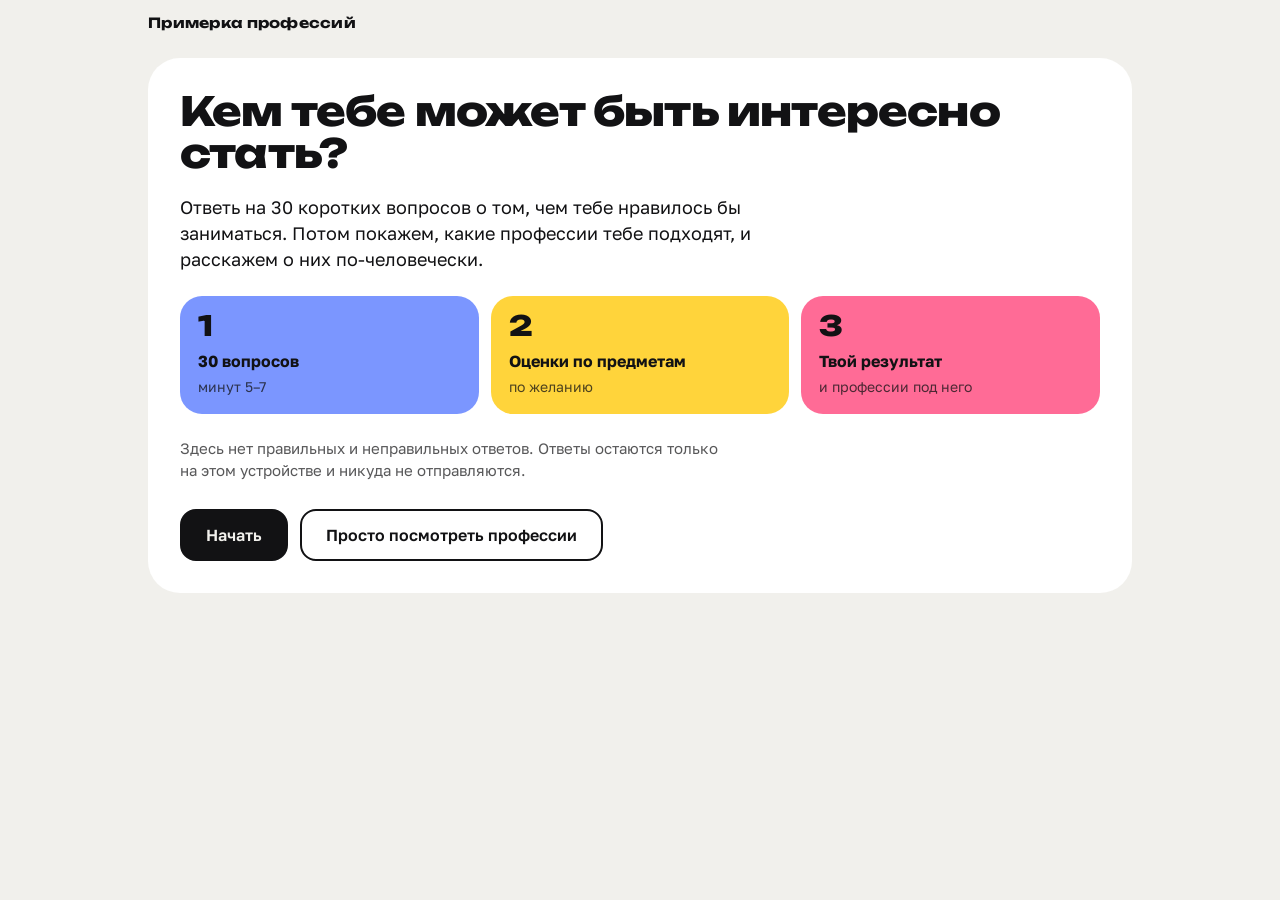
==== app/index.html @ 6e197022 "Карусель карточек пальцем на iPhone, подсказка «листай», экранная диагностика запуска Co-Authored-By" ====
<!doctype html>
<html lang="ru">
<head>
  <meta charset="utf-8">
  <meta name="viewport" content="width=device-width, initial-scale=1, viewport-fit=cover">
  <title>Примерка профессий</title>
  <meta name="theme-color" content="#121214">
  <link rel="manifest" href="manifest.webmanifest">
  <link rel="icon" href="icons/icon.svg" type="image/svg+xml">
  <link rel="apple-touch-icon" href="icons/icon-192.png">
  <link rel="preconnect" href="https://fonts.googleapis.com">
  <link rel="preconnect" href="https://fonts.gstatic.com" crossorigin>
  <link href="https://fonts.googleapis.com/css2?family=Unbounded:wght@500;700;800&family=Golos+Text:wght@400;500;600&display=swap" rel="stylesheet">
  <link rel="stylesheet" href="styles.css">
  <script>
    // Если что-то сломается при запуске — показать причину прямо на экране,
    // чтобы её можно было сфотографировать.
    window.addEventListener("error", function (e) {
      var box = document.getElementById("boot-error") || document.createElement("pre");
      box.id = "boot-error";
      box.style.cssText = "white-space:pre-wrap;margin:16px;padding:12px;border:2px solid #121214;border-radius:12px;font:13px/1.4 monospace;background:#fff;color:#121214";
      box.textContent += "Ошибка: " + e.message + " (" + (e.filename || "").split("/").pop() + ":" + e.lineno + ")\n";
      (document.body || document.documentElement).appendChild(box);
    });
  </script>
</head>
<body>
  <main class="stage">
    <header class="top">
      <span class="brand">Примерка профессий</span>
      <div class="progress" id="progress" aria-hidden="true"></div>
      <p class="swipe-hint" aria-hidden="true">Листай карточки пальцем ← →</p>
    </header>

    <div class="deck">
      <button class="nav nav-prev" id="prev" aria-label="Предыдущая профессия">
        <svg viewBox="0 0 24 24" aria-hidden="true"><path d="M15 5l-7 7 7 7"/></svg>
      </button>
      <section class="slot" id="slot" aria-live="polite"><p class="boot">Загружаем…</p></section>
      <button class="nav nav-next" id="next" aria-label="Следующая профессия">
        <svg viewBox="0 0 24 24" aria-hidden="true"><path d="M9 5l7 7-7 7"/></svg>
      </button>
    </div>

    <footer class="react" id="react">
      <button class="r r-yes" data-r="yes"><span class="r-mark">+</span>Интересно</button>
      <button class="r r-maybe" data-r="maybe"><span class="r-mark">?</span>Не знаю</button>
      <button class="r r-no" data-r="no"><span class="r-mark">−</span>Не моё</button>
    </footer>
  </main>

  <script src="data.js"></script>
  <script src="data-more.js"></script>
  <script src="sim-pr.js"></script>
  <script src="app.js"></script>
</body>
</html>
---- app/styles.css ----
:root {
  --bg: #F1F0EC;
  --ink: #121214;
  --ink-soft: #121214b3;
  --line: #12121426;
  --surface: #FFFFFF;
  --on-surface: #121214;
  --panel: #FFFFFF73;
  --radius-card: 32px;
  --radius-chip: 999px;
  --display: "Unbounded", "Arial Black", sans-serif;
  --text: "Golos Text", "Helvetica Neue", sans-serif;
  --gap: 16px;
  color-scheme: light;
}
@media (prefers-color-scheme: dark) {
  :root {
    --bg: #121214;
    --surface: #242428;
    --on-surface: #F1F0EC;
    --line: #F1F0EC26;
    color-scheme: dark;
  }
}

* { box-sizing: border-box; }
html, body { margin: 0; }
body {
  background: var(--bg);
  color: var(--on-surface);
  font: 16px/1.45 var(--text);
  min-height: 100dvh;
  -webkit-font-smoothing: antialiased;
}
button { font: inherit; color: inherit; cursor: pointer; }
button:focus-visible { outline: 3px solid currentColor; outline-offset: 3px; }

.stage {
  max-width: 760px;
  margin: 0 auto;
  padding: calc(16px + env(safe-area-inset-top, 0px)) 16px 0;
  display: flex;
  flex-direction: column;
  min-height: 100dvh;
}

/* Верх: название и полоски прогресса, как в сторис */
.top { display: flex; flex-direction: column; gap: 12px; margin-bottom: 16px; }
.brand { font: 700 14px/1 var(--display); letter-spacing: .02em; }
.progress { display: flex; gap: 6px; }
.progress span {
  flex: 1; height: 5px; border-radius: 3px; background: var(--line);
  transition: background .3s;
}
.progress span.done { background: var(--on-surface); }
.progress span.now { background: var(--on-surface); opacity: .45; }

/* Колода: стрелки по бокам на широком экране */
.deck {
  flex: 1;
  display: grid;
  grid-template-columns: 56px minmax(0, 1fr) 56px;
  gap: 16px;
  align-items: start;
}
.nav {
  position: sticky; top: 40vh;
  width: 56px; height: 56px; border-radius: 50%;
  border: 2px solid var(--line); background: transparent;
  display: grid; place-items: center;
}
.nav:hover:not(:disabled) { border-color: var(--on-surface); }
.nav:disabled { opacity: .25; cursor: default; }
.nav svg { width: 24px; height: 24px; fill: none; stroke: currentColor; stroke-width: 2.5; stroke-linecap: round; stroke-linejoin: round; }

.slot { min-width: 0; }

/* Карточка профессии */
.card {
  background: var(--c);
  color: var(--ink);
  border-radius: var(--radius-card);
  padding: 28px 28px 24px;
  display: flex; flex-direction: column; gap: 22px;
}
.card-head { display: flex; flex-direction: column; gap: 14px; }
.glyph {
  width: 72px; height: 72px; border-radius: 22px;
  background: var(--ink); display: grid; place-items: center;
}
.glyph svg { width: 40px; height: 40px; fill: none; stroke: var(--c); stroke-width: 2.4; stroke-linecap: round; stroke-linejoin: round; }
.glyph svg .fill { fill: var(--c); stroke: none; }
.card h1 {
  font: 800 clamp(28px, 5.4vw, 42px)/1.02 var(--display);
  margin: 0; letter-spacing: -.02em; hyphens: auto;
}
.hook { font-size: 19px; line-height: 1.35; margin: 0; max-width: 34ch; font-weight: 500; }

/* Шкалы */
.scales {
  background: var(--panel);
  border-radius: 22px;
  padding: 18px 20px;
  display: flex; flex-direction: column; gap: 16px;
}
.people { display: flex; align-items: center; justify-content: space-between; gap: 12px; }
.label { font-size: 13px; font-weight: 600; text-transform: uppercase; letter-spacing: .06em; }
.dots { display: flex; gap: 6px; }
.dots i { width: 22px; height: 22px; border-radius: 50%; border: 2.5px solid var(--ink); }
.dots i.on { background: var(--ink); }

.pole { display: grid; grid-template-columns: 1fr auto 1fr; align-items: center; gap: 12px; font-size: 15px; font-weight: 500; }
.pole .l { text-align: right; }
.track { position: relative; width: 132px; height: 22px; }
.track::before { content: ""; position: absolute; left: 0; right: 0; top: 10px; height: 2px; background: var(--ink); opacity: .35; }
.track b {
  position: absolute; top: 2px; width: 18px; height: 18px; border-radius: 50%;
  background: var(--ink); transform: translateX(-50%);
}
.pole .weak { opacity: .45; }

/* Кайф и тяжело */
.pair { display: grid; grid-template-columns: 1fr 1fr; gap: 12px; }
.pair div { background: var(--panel); border-radius: 22px; padding: 16px 18px; }
.pair p { margin: 8px 0 0; font-size: 16px; line-height: 1.35; font-weight: 500; }
.pair .label::before { display: inline-block; width: 1.2em; font-size: 16px; }
.pair .joy .label::before { content: "+"; }
.pair .hard .label::before { content: "−"; }

/* Подойдёт, если… */
.chips { display: flex; flex-wrap: wrap; gap: 8px; margin-top: 10px; }
.chips span {
  border: 2px solid var(--ink); border-radius: var(--radius-chip);
  padding: 7px 14px; font-size: 15px; font-weight: 500;
}
.chips.solid span { background: var(--ink); color: var(--c); border-color: var(--ink); }

/* Как это выглядит на деле */
.more { border-top: 2px solid #12121426; padding-top: 6px; }
.more summary {
  list-style: none; cursor: pointer; min-height: 44px;
  display: flex; align-items: center; justify-content: space-between;
  font: 700 15px/1.2 var(--display);
}
.more summary::-webkit-details-marker { display: none; }
.more summary::after { content: "+"; font-size: 26px; font-weight: 500; transition: transform .25s; }
.more[open] summary::after { transform: rotate(45deg); }
.more p { margin: 0 0 12px; font-size: 17px; line-height: 1.5; max-width: 62ch; }

/* Реакции */
.react {
  position: sticky; bottom: 0;
  display: grid; grid-template-columns: repeat(3, 1fr); gap: 10px;
  padding: 16px 0 calc(16px + env(safe-area-inset-bottom, 0px));
  background: linear-gradient(to top, var(--bg) 70%, transparent);
  max-width: calc(100% - 144px); width: 100%; margin: 0 auto;
}
.r {
  min-height: 56px; border-radius: 18px;
  border: 2px solid var(--on-surface); background: var(--surface);
  font-weight: 600; font-size: 16px;
  display: flex; align-items: center; justify-content: center; gap: 8px;
  transition: transform .12s, background .2s, color .2s;
}
.r:active { transform: scale(.97); }
.r-mark { font: 800 18px/1 var(--display); }
.r[aria-pressed="true"] { background: var(--on-surface); color: var(--bg); }
.r-yes:hover { background: var(--on-surface); color: var(--bg); }

/* Итог */
.summary { background: var(--surface); border-radius: var(--radius-card); padding: 28px; display: flex; flex-direction: column; gap: 24px; }
.summary h1 { font: 800 clamp(28px, 5vw, 38px)/1.05 var(--display); margin: 0; letter-spacing: -.02em; }
.summary .lead { margin: 0; font-size: 18px; }
.group h2 { font: 700 14px/1 var(--display); text-transform: uppercase; letter-spacing: .06em; margin: 0 0 12px; }
.group ul { list-style: none; margin: 0; padding: 0; display: flex; flex-wrap: wrap; gap: 8px; }
.group li { border-radius: var(--radius-chip); padding: 10px 16px; font-weight: 600; color: var(--ink); background: var(--c); }
.group .none { opacity: .55; font-size: 15px; }
.again { align-self: flex-start; min-height: 48px; padding: 0 22px; border-radius: 16px; border: 2px solid var(--on-surface); background: transparent; font-weight: 600; }

/* Движение: карточка въезжает с той стороны, куда листаешь */
.enter-next { animation: in-next .35s cubic-bezier(.2,.8,.2,1); }
.enter-prev { animation: in-prev .35s cubic-bezier(.2,.8,.2,1); }
@keyframes in-next { from { opacity: 0; transform: translateX(40px) rotate(1.5deg); } }
@keyframes in-prev { from { opacity: 0; transform: translateX(-40px) rotate(-1.5deg); } }
@media (prefers-reduced-motion: reduce) {
  .enter-next, .enter-prev { animation: none; }
  * { transition: none !important; }
}

/* Телефон: стрелки прячем, листают свайпом */
@media (max-width: 640px) {
  .deck { grid-template-columns: minmax(0, 1fr); }
  .nav { display: none; }
  .react { max-width: 100%; gap: 8px; }
  .r { font-size: 15px; flex-direction: column; gap: 2px; min-height: 60px; }
  .card { padding: 22px 20px 18px; gap: 18px; }
  .pair { grid-template-columns: 1fr; }
  .track { width: 96px; }
  .pole { font-size: 14px; gap: 10px; }
  .dots i { width: 18px; height: 18px; }
}

[hidden] { display: none !important; }

/* Компьютер: карточка в две колонки, чтобы всё главное было видно без прокрутки */
@media (min-width: 1000px) {
  .stage { max-width: 1160px; }
  .card {
    display: grid;
    grid-template-columns: minmax(0, 1fr) minmax(0, 1fr);
    grid-template-areas: "head pair" "scales fit" "scales school" "more more";
    column-gap: 28px; row-gap: 20px;
    align-items: start;
  }
  .card-head { grid-area: head; }
  .scales { grid-area: scales; }
  .pair { grid-area: pair; grid-template-columns: 1fr; align-self: end; }
  .card > .fit { grid-area: fit; }
  .card > .school { grid-area: school; }
  .more { grid-area: more; }
  .card h1 { font-size: 40px; }
}
@media (min-width: 641px) { .top { padding-inline: 72px; } }
body { overflow-x: clip; }

/* ---------- Экраны опроса, оценок и результата ---------- */
.panel {
  background: var(--surface);
  border-radius: var(--radius-card);
  padding: 32px;
  display: flex; flex-direction: column; gap: 20px;
}
.panel h1 { font: 800 clamp(26px, 4.6vw, 40px)/1.05 var(--display); margin: 0; letter-spacing: -.02em; }
.panel .lead { margin: 0; font-size: 18px; line-height: 1.45; max-width: 60ch; }
.panel .note { margin: 0; font-size: 15px; opacity: .7; max-width: 60ch; }
.count { margin: 0; font-size: 13px; font-weight: 600; text-transform: uppercase; letter-spacing: .06em; opacity: .7; }

.actions { display: flex; flex-wrap: wrap; gap: 12px; margin-top: 8px; }
.btn {
  min-height: 52px; padding: 0 24px; border-radius: 16px;
  border: 2px solid var(--on-surface); background: transparent;
  font-weight: 600; font-size: 16px;
}
.btn.primary { background: var(--on-surface); color: var(--bg); }
.btn:disabled { opacity: .3; cursor: default; }
.need { margin: -8px 0 0; font-size: 14px; opacity: .6; }

/* Начало */
.steps { list-style: none; margin: 4px 0; padding: 0; display: grid; grid-template-columns: repeat(3, 1fr); gap: 12px; counter-reset: step; }
.steps li {
  counter-increment: step; border: 2px solid var(--line); border-radius: 22px;
  padding: 16px 18px; display: flex; flex-direction: column; gap: 4px;
}
.steps li::before { content: counter(step); font: 800 28px/1 var(--display); margin-bottom: 6px; }
.steps b { font-size: 16px; }
.steps span { font-size: 14px; opacity: .65; }

/* Вопросы: кружки крупнее к краям, как в образце */
.hint { margin: -6px 0 4px; font-size: 16px; opacity: .75; max-width: 60ch; }
.items { list-style: none; margin: 0; padding: 0; display: flex; flex-direction: column; }
.item { padding: 22px 0; border-top: 2px solid var(--line); display: flex; flex-direction: column; gap: 14px; transition: opacity .2s; }
.item .q { margin: 0; font-size: 19px; font-weight: 500; line-height: 1.35; text-align: center; }
.item.done .q { opacity: .55; }
.scale { display: grid; grid-template-columns: 1fr auto 1fr; align-items: center; gap: 14px; }
.pole-l, .pole-r { font-size: 14px; font-weight: 600; }
.pole-l { text-align: right; }
.dots-row { display: flex; align-items: center; gap: 10px; }
.dot {
  width: 48px; height: 48px; border: 0; background: transparent; padding: 0;
  display: grid; place-items: center;
}
.dot::before {
  content: ""; display: block; border-radius: 50%;
  border: 2.5px solid var(--on-surface); transition: background .15s, transform .15s;
}
.d1::before, .d5::before { width: 44px; height: 44px; }
.d2::before, .d4::before { width: 34px; height: 34px; }
.d3::before { width: 26px; height: 26px; }
.dot:hover::before { transform: scale(1.08); }
.dot[aria-checked="true"]::before { background: var(--on-surface); }

/* Оценки */
.grade-list { list-style: none; margin: 0; padding: 0; display: flex; flex-direction: column; }
.grade-list li {
  display: flex; align-items: center; justify-content: space-between; gap: 12px;
  padding: 10px 0; border-top: 2px solid var(--line); font-size: 17px; font-weight: 500;
}
.seg { display: flex; gap: 6px; }
.g {
  width: 44px; height: 44px; border-radius: 12px;
  border: 2px solid var(--line); background: transparent; font-weight: 700; font-size: 17px;
}
.g:hover { border-color: var(--on-surface); }
.g[aria-checked="true"] { background: var(--on-surface); color: var(--bg); border-color: var(--on-surface); }

/* Результат: полоски по шести типам */
.bars { list-style: none; margin: 4px 0; padding: 0; display: flex; flex-direction: column; gap: 12px; }
.bar-row { display: grid; grid-template-columns: 170px 1fr 70px; align-items: center; gap: 14px; }
.bar-name { font-size: 16px; font-weight: 500; opacity: .6; }
.bar-row.lead-type .bar-name { font-weight: 700; opacity: 1; }
.bar-track { height: 22px; border-radius: 4px; background: var(--line); overflow: hidden; }
.bar-fill {
  display: block; height: 100%; background: var(--c); border-radius: 4px;
  box-shadow: inset 0 0 0 2px var(--ink); min-width: 4px;
}
.bar-val { font: 700 18px/1 var(--display); }
.bar-val small { font: 500 12px var(--text); opacity: .6; }
.type-cards { display: grid; grid-template-columns: repeat(auto-fit, minmax(220px, 1fr)); gap: 12px; }
.type-card { background: var(--c); color: var(--ink); border-radius: 22px; padding: 18px 20px; }
.type-card h2 { font: 800 20px/1.1 var(--display); margin: 0 0 8px; }
.type-card p { margin: 0; font-size: 16px; line-height: 1.4; }
.attrib { margin: 8px 0 0; font-size: 11px; line-height: 1.4; opacity: .5; }

/* Карточка: типы профессии, совпадение, оценки */
.codes { display: flex; flex-wrap: wrap; gap: 6px; }
.type-chip {
  display: inline-flex; align-items: center; gap: 6px;
  background: var(--panel); border-radius: var(--radius-chip); padding: 5px 12px 5px 6px;
  font-size: 14px; font-weight: 600;
}
.type-chip::before { content: ""; width: 14px; height: 14px; border-radius: 50%; background: var(--t); box-shadow: 0 0 0 2px var(--ink); }
.match { margin: 0; font-size: 15px; }
.plaque { margin-top: 12px; background: var(--panel); border-radius: 18px; padding: 12px 16px; }
.plaque p { margin: 6px 0 0; font-size: 15px; line-height: 1.4; }

@media (max-width: 640px) {
  .panel { padding: 22px 18px; gap: 16px; }
  .steps { grid-template-columns: 1fr; }
  .scale { grid-template-columns: 1fr 1fr; row-gap: 8px; }
  .dots-row { grid-column: 1 / -1; grid-row: 1; justify-content: space-between; }
  .pole-l { text-align: left; }
  .pole-r { text-align: right; }
  .dot { width: 44px; height: 44px; }
  .d1::before, .d5::before { width: 40px; height: 40px; }
  .bar-row { grid-template-columns: 1fr 60px; row-gap: 4px; }
  .bar-name { grid-column: 1 / -1; }
  .grade-list li { flex-direction: column; align-items: flex-start; }
  .actions .btn { flex: 1 1 100%; }
}
.slot { grid-column: 2; grid-row: 1; }
.nav-prev { grid-column: 1; grid-row: 1; }
.nav-next { grid-column: 3; grid-row: 1; }
@media (max-width: 640px) { .slot { grid-column: 1; } }
.steps li { border: 0; color: var(--ink); }
.steps li:nth-child(1) { background: #7B96FF; }
.steps li:nth-child(2) { background: #FFD43B; }
.steps li:nth-child(3) { background: #FF6B96; }
.steps span { opacity: .75; }
@media (max-width: 640px) {
  .steps li { flex-direction: row; align-items: center; gap: 14px; padding: 12px 16px; flex-wrap: wrap; }
  .steps li::before { margin: 0; font-size: 22px; }
  .steps span { flex-basis: 100%; margin-left: 32px; margin-top: -4px; }
}
.bar-val { white-space: nowrap; }
@media (max-width: 640px) { .bar-row { grid-template-columns: 1fr 76px; } }
.code-note { margin: -4px 0 0; font-size: 13px; opacity: .7; }

/* ---------- Симуляция профессии ---------- */
.btn.try { align-self: flex-start; background: var(--ink); color: var(--c); border-color: var(--ink); }
.sim .lead { font-size: 17px; }
.sim-bar {
  position: sticky; top: calc(8px + env(safe-area-inset-top, 0px)); z-index: 2;
  display: grid; grid-template-columns: auto auto 1fr; align-items: center; gap: 10px 18px;
  background: var(--on-surface); color: var(--bg);
  border-radius: 18px; padding: 12px 18px;
}
.sim-bar .clock { font: 800 18px/1 var(--display); }
.sim-bar .views { display: inline-flex; align-items: center; gap: 8px; font-weight: 600; font-size: 15px; font-variant-numeric: tabular-nums; }
.play { width: 0; height: 0; border-left: 9px solid currentColor; border-top: 6px solid transparent; border-bottom: 6px solid transparent; display: inline-block; }
.sim-bar .pole { font-size: 14px; }
.sim-bar .track::before, .sim-bar .track b { background: var(--bg); }

.chat { list-style: none; margin: 0; padding: 0; display: flex; flex-direction: column; gap: 12px; }
.chat > li { animation: pop .3s ease-out; }
@keyframes pop { from { opacity: 0; transform: translateY(6px); } }
.msg { display: flex; gap: 10px; align-items: flex-start; max-width: 88%; }
.msg p { margin: 4px 0 0; font-size: 16px; line-height: 1.4; }
.msg b { font-size: 14px; }
.msg small { margin-left: 6px; font-size: 13px; opacity: .6; }
.msg > div { background: var(--bg); border-radius: 4px 18px 18px 18px; padding: 10px 14px; }
.ava {
  flex: none; width: 36px; height: 36px; border-radius: 50%;
  background: var(--a); color: var(--ink); display: grid; place-items: center;
  font: 800 15px/1 var(--display);
}
.msg.me { align-self: flex-end; background: var(--on-surface); color: var(--bg); border-radius: 18px 4px 18px 18px; padding: 10px 14px; max-width: 80%; }
.msg.me p { margin: 0; }
.msg.post .label { opacity: .7; }
.msg.post p { margin-top: 6px; }
.pick { align-self: flex-end; max-width: 80%; font-size: 14px; font-weight: 600; text-align: right; opacity: .75; }
.pick span { display: block; font-size: 12px; text-transform: uppercase; letter-spacing: .06em; opacity: .7; }
.note-line { align-self: center; font-size: 14px; font-style: italic; opacity: .65; text-align: center; }
.video { background: var(--bg); border-radius: 18px; padding: 12px; max-width: 88%; }
.video .screen {
  background: #121214; color: #F1F0EC; border-radius: 12px; padding: 18px;
  min-height: 120px; display: flex; flex-direction: column; justify-content: center; gap: 10px;
}
.video .screen .play { border-left-width: 18px; border-top-width: 11px; border-bottom-width: 11px; color: #F1F0EC; }
.video .screen p { margin: 0; font-size: 15px; }
.video b { display: block; margin-top: 10px; font-size: 14px; }
.video > p { margin: 4px 0 0; font-size: 15px; }

.sim-controls { display: flex; flex-direction: column; gap: 12px; border-top: 2px solid var(--line); padding-top: 18px; }
.ask { margin: 0; font: 700 18px/1.25 var(--display); }
.choices { display: flex; flex-direction: column; gap: 10px; }
.choices.row { flex-direction: row; flex-wrap: wrap; }
.btn.choice { text-align: left; padding: 14px 18px; height: auto; line-height: 1.35; }
.btn.choice:hover { background: var(--on-surface); color: var(--bg); }
.draft { background: var(--bg); border-radius: 18px; padding: 12px 16px; }
.draft p { margin: 6px 0 0; font-size: 16px; }
.typing { display: flex; gap: 6px; padding: 8px 0; }
.typing i { width: 8px; height: 8px; border-radius: 50%; background: var(--on-surface); opacity: .35; animation: blink 1s infinite; }
.typing i:nth-child(2) { animation-delay: .15s; }
.typing i:nth-child(3) { animation-delay: .3s; }
@keyframes blink { 50% { opacity: .9; } }

.sim-end { display: flex; flex-direction: column; gap: 16px; }
.sim-end h2 { margin: 0; font: 800 26px/1.1 var(--display); }
.sim-end > p { margin: 0; font-size: 17px; line-height: 1.5; max-width: 62ch; }
.sim-skills ul { list-style: none; margin: 10px 0 0; padding: 0; display: flex; flex-direction: column; gap: 8px; }
.sim-skills li { display: flex; justify-content: space-between; align-items: center; gap: 12px; font-size: 16px; font-weight: 500; }
.sim-skills .dots i { border-color: var(--on-surface); }
.sim-skills .dots i.on { background: var(--on-surface); }
.btn.r-sim { display: inline-flex; align-items: center; gap: 8px; }
.btn.r-sim[aria-pressed="true"] { background: var(--on-surface); color: var(--bg); }

@media (max-width: 640px) {
  .sim-bar { grid-template-columns: auto 1fr; padding: 10px 14px; }
  .sim-bar .pole { grid-column: 1 / -1; }
  .msg, .video { max-width: 100%; }
  .choices.row .btn { flex: 1 1 30%; padding: 0 10px; }
}
@media (prefers-reduced-motion: reduce) { .chat > li, .typing i { animation: none; } }
.sim-end { scroll-margin-top: 110px; }
.sim-bar-slot { position: sticky; top: calc(20px + env(safe-area-inset-top, 0px)); z-index: 2; }
.sim-bar { position: static; }
.sim-skills ul { max-width: 460px; }

/* Карусель: вертикальная прокрутка — браузеру, горизонтальный жест — карточке */
.slot { touch-action: pan-y; }
.slot > .card { will-change: transform; }
.swipe-hint { display: none; }
@media (max-width: 640px) {
  body.in-deck:not(.swiped) .swipe-hint {
    display: block; margin: -4px 0 0; text-align: center;
    font-size: 13px; font-weight: 600; opacity: .55;
  }
}
.boot { margin: 40px 0; text-align: center; font-weight: 600; opacity: .6; }
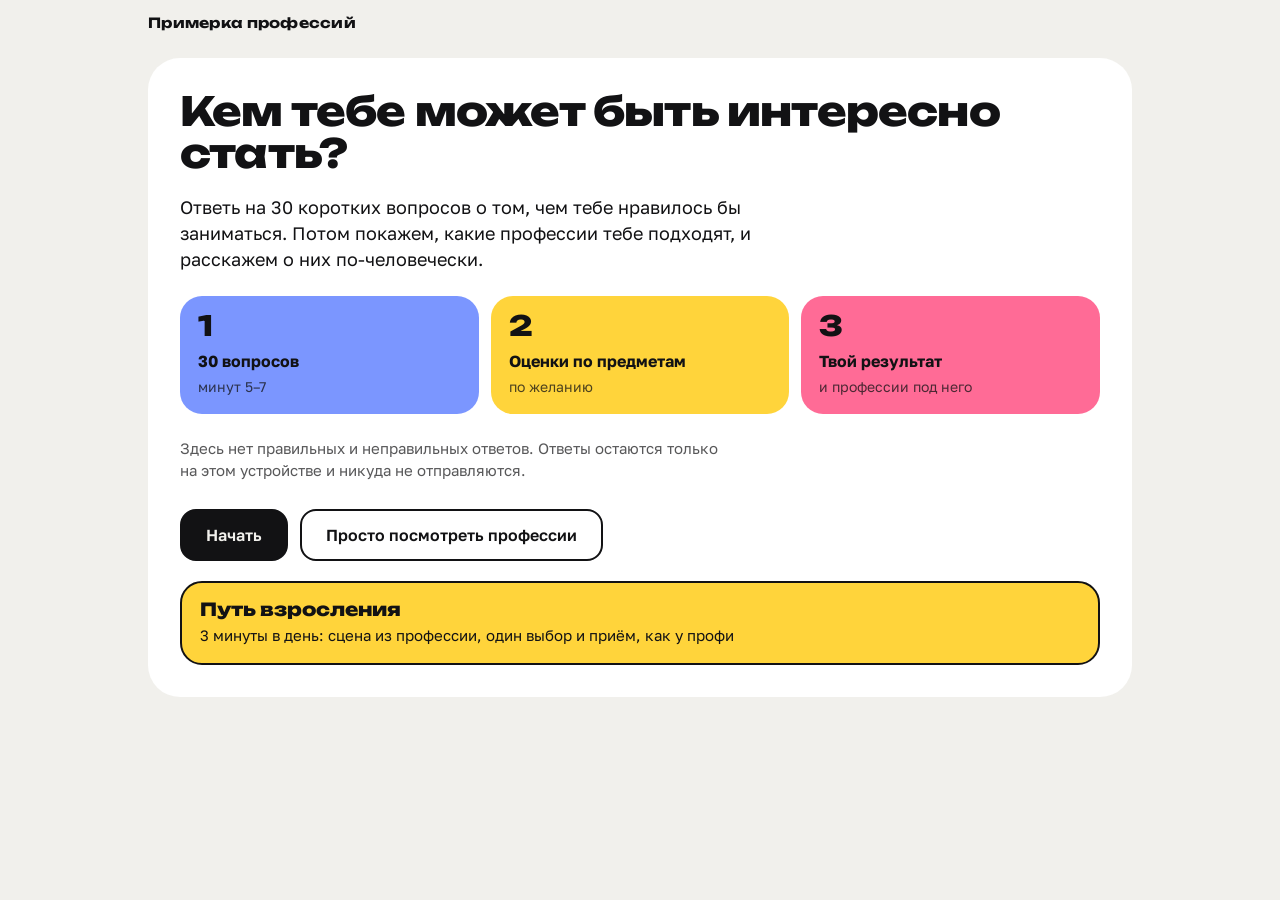
==== commit 1f795b66: "Путь взросления: первая неделя ситуаций дня, миссия и профиль навыков Co-Authored-By: Claude Opus 5." ====
--- a/app/index.html
+++ b/app/index.html
@@ -52,6 +52,13 @@
   <script src="data.js"></script>
   <script src="data-more.js"></script>
   <script src="sim-pr.js"></script>
+  <script src="sim-vet.js"></script>
+  <script src="sim-chef.js"></script>
+  <script src="sim-screenwriter.js"></script>
+  <script src="sim-director.js"></script>
+  <script src="sim-lawyer.js"></script>
+  <script src="sim-event.js"></script>
+  <script src="path.js"></script>
   <script src="app.js"></script>
 </body>
 </html>
--- a/app/styles.css
+++ b/app/styles.css
@@ -447,3 +447,135 @@
   }
 }
 .boot { margin: 40px 0; text-align: center; font-weight: 600; opacity: .6; }
+.msg time { display: block; margin-top: 4px; font-size: 11px; opacity: .45; }
+.msg.me { position: relative; padding-bottom: 18px; }
+.msg.me time { position: absolute; right: 30px; bottom: 5px; margin: 0; opacity: .6; }
+.ticks { position: absolute; right: 12px; bottom: 4px; font-size: 11px; opacity: .6; }
+.scene, .doc { background: var(--bg); border-radius: 18px; padding: 12px 16px; max-width: 88%; }
+.scene p, .doc p { margin: 6px 0 0; font-size: 16px; line-height: 1.4; }
+.shot { max-width: 88%; }
+.shot .frame { background: #121214; color: #F1F0EC; border-radius: 12px; padding: 22px 18px; font-size: 15px; line-height: 1.4; }
+.shot p { margin: 6px 0 0; font-size: 14px; opacity: .7; }
+.try-now { background: var(--bg); border-radius: 22px; padding: 16px 18px; }
+.try-now ul { margin: 10px 0 0; padding-left: 20px; display: flex; flex-direction: column; gap: 8px; }
+.try-now li { font-size: 16px; line-height: 1.4; }
+.sim-bar.no-counter { grid-template-columns: auto 1fr; }
+
+.sim-head { display: flex; flex-direction: column; gap: 20px; }
+.sim-intro { display: flex; flex-direction: column; gap: 12px; }
+.poster { line-height: 0; }
+/* Компьютер: картинка слева крупно, название и завязка справа */
+@media (min-width: 900px) {
+  .sim-head.has-cover {
+    display: grid; grid-template-columns: minmax(0, 3fr) minmax(0, 2fr);
+    grid-template-areas: "poster intro"; column-gap: 32px; align-items: center;
+  }
+  .sim-head.has-cover .poster { grid-area: poster; }
+  .sim-head.has-cover .sim-intro { grid-area: intro; }
+  .sim-head.has-cover .lead { font-size: 19px; }
+}
+.poster img { width: 100%; height: auto; display: block; border-radius: 22px; border: 2px solid var(--on-surface); }
+
+/* «Попробовать профессию» — в правом верхнем углу карточки, с пульсацией */
+.card { position: relative; }
+.btn.try {
+  position: absolute; top: 20px; right: 20px; z-index: 2;
+  min-height: 56px; padding: 8px 18px 8px 10px; border-radius: 18px;
+  background: var(--ink); color: var(--c); border-color: var(--ink);
+  display: flex; align-items: center; gap: 10px; text-align: left;
+  animation: call 2.4s ease-out infinite;
+}
+.btn.try b { display: block; font: 700 16px/1.1 var(--display); }
+.btn.try small { display: block; font-size: 12px; opacity: .75; }
+.btn.try:hover { animation: none; transform: scale(1.03); }
+.try-play {
+  flex: none; width: 34px; height: 34px; border-radius: 50%;
+  background: var(--c); display: grid; place-items: center;
+}
+.try-play::after {
+  content: ""; border-left: 12px solid var(--ink);
+  border-top: 8px solid transparent; border-bottom: 8px solid transparent; margin-left: 3px;
+}
+@keyframes call {
+  0% { box-shadow: 0 0 0 0 #12121466; }
+  70% { box-shadow: 0 0 0 14px #12121400; }
+  100% { box-shadow: 0 0 0 0 #12121400; }
+}
+@media (prefers-reduced-motion: reduce) { .btn.try { animation: none; } }
+@media (max-width: 640px) {
+  .btn.try {
+    top: 14px; right: 14px; padding: 8px 12px 8px 8px; min-height: 52px;
+    max-width: 56%; gap: 8px;
+  }
+  .btn.try b { font-size: 14px; line-height: 1.15; }
+  .btn.try small { font-size: 11px; }
+  .try-play { width: 28px; height: 28px; }
+  .try-play::after { border-left-width: 10px; border-top-width: 7px; border-bottom-width: 7px; }
+}
+
+/* Компьютер: кнопка пробника — своей строкой, карточки одной высоты */
+@media (min-width: 1000px) {
+  .card {
+    grid-template-areas: "try try" "head pair" "scales fit" "scales school" "more more";
+    grid-template-rows: auto auto auto 1fr auto;
+    min-height: 820px;
+  }
+  .btn.try { position: static; grid-area: try; justify-self: end; margin-bottom: -4px; }
+  .more { align-self: end; }
+}
+
+/* ---------- Путь взросления ---------- */
+.path-teaser {
+  display: flex; flex-direction: column; gap: 4px; text-align: left;
+  border: 2px solid var(--on-surface); border-radius: 22px; padding: 16px 18px;
+  background: #FFD43B; color: var(--ink);
+}
+.path-teaser b { font: 800 18px/1.2 var(--display); }
+.path-teaser span { font-size: 15px; }
+.week { margin: 0; font-size: 16px; }
+.path-days { list-style: none; margin: 0; padding: 0; display: flex; flex-direction: column; gap: 10px; }
+.path-day {
+  width: 100%; display: flex; align-items: center; gap: 14px; text-align: left;
+  border: 2px solid var(--line); border-radius: 18px; padding: 12px 16px; background: transparent;
+}
+.path-day b { display: block; font-weight: 600; }
+.path-day small { display: block; font-size: 14px; opacity: .7; }
+.path-day:disabled { opacity: .45; cursor: default; }
+.path-day.is-open { border-color: var(--on-surface); }
+.path-n {
+  flex: none; width: 40px; height: 40px; border-radius: 50%; display: grid; place-items: center;
+  font: 800 16px/1 var(--display); background: var(--c, #FFD43B); color: var(--ink); border: 2px solid var(--ink);
+}
+.path-day.is-done .path-n { background: var(--on-surface); color: var(--bg); border-color: var(--on-surface); }
+.mission-card { --c: #FFD43B; }
+.day .skill-line, .day .traits { margin: 0; font-size: 15px; }
+.day .skill-line { display: inline-block; align-self: flex-start; background: var(--c); color: var(--ink); border-radius: var(--radius-chip); padding: 6px 14px; }
+.day .scene { margin: 0; font-size: 18px; line-height: 1.5; max-width: 62ch; }
+.picked { align-self: flex-end; max-width: 85%; background: var(--on-surface); color: var(--bg); border-radius: 18px 4px 18px 18px; padding: 10px 14px; }
+.picked span { font-size: 12px; text-transform: uppercase; letter-spacing: .06em; opacity: .7; }
+.picked p { margin: 4px 0 0; }
+.outcome { margin: 0; font-size: 17px; line-height: 1.5; max-width: 62ch; }
+.gain { margin: 0; font: 800 17px/1.2 var(--display); }
+.rule { border: 2px solid var(--on-surface); border-left: 10px solid var(--c, #FFD43B); border-radius: 18px; padding: 14px 16px; }
+.rule span { font-size: 13px; font-weight: 600; text-transform: uppercase; letter-spacing: .06em; opacity: .7; }
+.rule b { display: block; margin-top: 4px; font: 800 20px/1.2 var(--display); }
+.rule p { margin: 8px 0 0; font-size: 16px; line-height: 1.5; }
+.others summary { cursor: pointer; font-weight: 600; }
+.others ul { margin: 10px 0 0; padding-left: 20px; display: flex; flex-direction: column; gap: 8px; }
+.recall { margin: 0; background: var(--line); border-radius: 18px; padding: 12px 16px; }
+.own { display: flex; flex-direction: column; gap: 6px; font-weight: 600; }
+.own small { font-weight: 400; opacity: .65; }
+.own textarea {
+  font: 16px/1.4 var(--text); color: inherit; background: transparent;
+  border: 2px solid var(--line); border-radius: 14px; padding: 10px 12px; resize: vertical;
+}
+.own textarea:focus { outline: none; border-color: var(--on-surface); }
+.skills, .traits-list { list-style: none; margin: 0; padding: 0; display: flex; flex-direction: column; gap: 14px; }
+.skills small { opacity: .7; }
+.skill-row { display: flex; justify-content: space-between; gap: 12px; margin-bottom: 6px; }
+.skills .bar-fill { --c: #FFD43B; }
+.profile h2 { margin: 8px 0 0; font: 800 20px/1.2 var(--display); }
+.mission-opt small { opacity: .7; }
+.skills .bar-track { display: block; }
+.btn.mission-opt { font-weight: 400; }
+.btn.mission-opt b { font-weight: 700; }
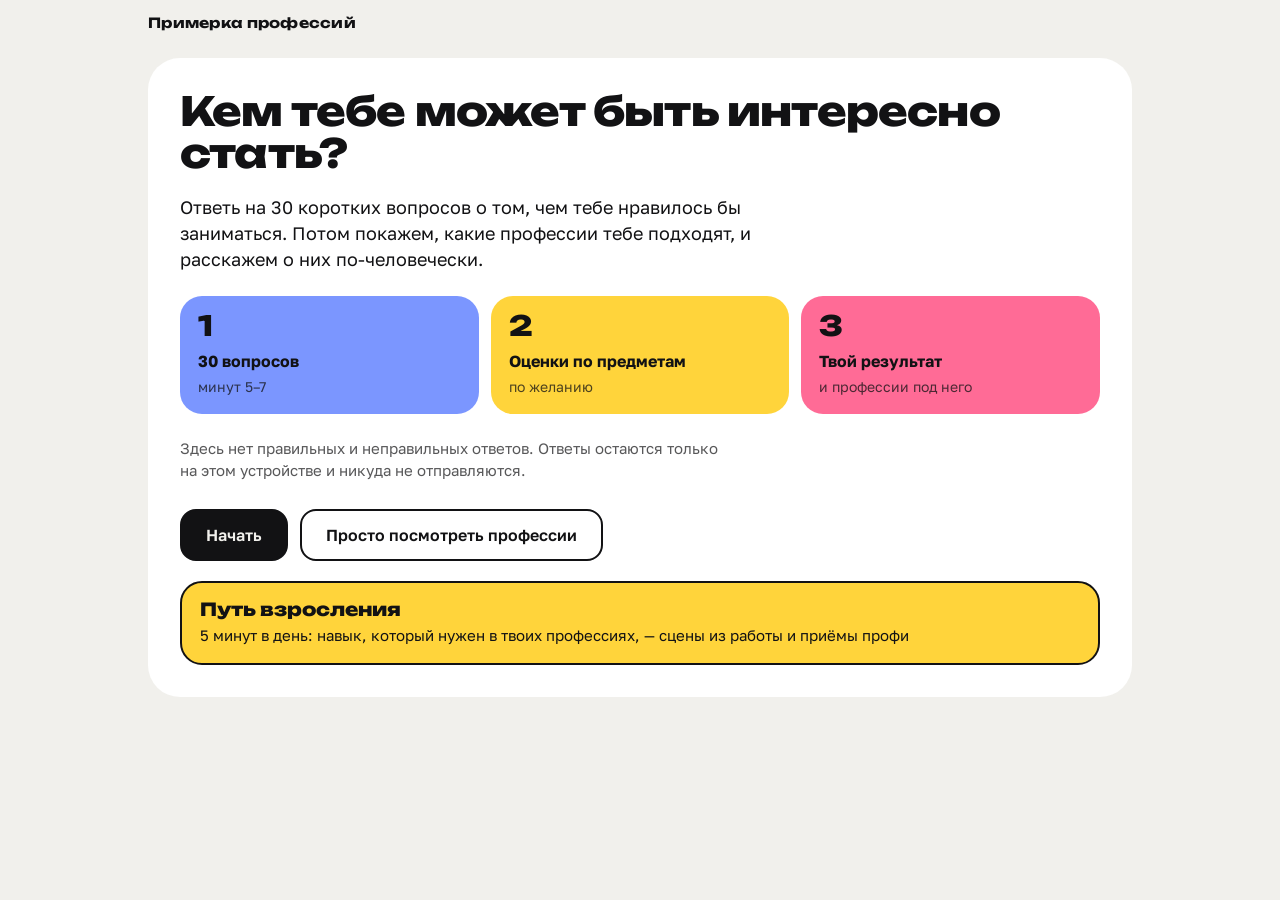
==== commit 97866b8f: "Путь взросления: выбор навыка из общих для профессий, маршрут «Понимать чувства других» из 10 заняти" ====
--- a/app/index.html
+++ b/app/index.html
@@ -58,7 +58,11 @@
   <script src="sim-director.js"></script>
   <script src="sim-lawyer.js"></script>
   <script src="sim-event.js"></script>
+  <script src="sim-teacher.js"></script>
+  <script src="sim-ux.js"></script>
+  <script src="sim-startup.js"></script>
   <script src="path.js"></script>
+  <script src="skill-perceptive.js"></script>
   <script src="app.js"></script>
 </body>
 </html>
--- a/app/styles.css
+++ b/app/styles.css
@@ -463,6 +463,8 @@
 
 .sim-head { display: flex; flex-direction: column; gap: 20px; }
 .sim-intro { display: flex; flex-direction: column; gap: 12px; }
+/* Длинные слова в названии («возвращаются») переносятся, а не вылезают за край */
+.sim-intro h1 { hyphens: auto; overflow-wrap: break-word; }
 .poster { line-height: 0; }
 /* Компьютер: картинка слева крупно, название и завязка справа */
 @media (min-width: 900px) {
@@ -473,6 +475,7 @@
   .sim-head.has-cover .poster { grid-area: poster; }
   .sim-head.has-cover .sim-intro { grid-area: intro; }
   .sim-head.has-cover .lead { font-size: 19px; }
+  .sim-head.has-cover h1 { font-size: 34px; }
 }
 .poster img { width: 100%; height: auto; display: block; border-radius: 22px; border: 2px solid var(--on-surface); }
 
@@ -579,3 +582,28 @@
 .skills .bar-track { display: block; }
 .btn.mission-opt { font-weight: 400; }
 .btn.mission-opt b { font-weight: 700; }
+.like .ask { margin-bottom: 10px; }
+
+/* Список других пробников в конце истории */
+.more-sims { display: flex; flex-direction: column; gap: 10px; margin-top: 8px; }
+
+/* Маршрут навыка */
+.path h2.step-title { margin: 8px 0 -4px; font: 800 18px/1.2 var(--display); }
+.versus { display: grid; gap: 10px; }
+@media (min-width: 700px) { .versus { grid-template-columns: 1fr 1fr; } }
+.versus > div { border: 2px solid var(--line); border-radius: 18px; padding: 12px 16px; }
+.versus > div.pro { border-color: var(--on-surface); }
+.versus span, .loop .label, .own-line .label { font-size: 13px; font-weight: 600; text-transform: uppercase; letter-spacing: .06em; opacity: .7; }
+.versus p { margin: 6px 0 0; line-height: 1.45; }
+.versus .then { opacity: .75; }
+.talk { display: flex; flex-direction: column; gap: 10px; }
+.talk .say { margin: 0; font-size: 17px; line-height: 1.5; }
+.talk .reply { align-self: flex-start; max-width: 85%; margin: 0; background: var(--line); border-radius: 4px 18px 18px 18px; padding: 10px 14px; }
+.talk .note { margin: 0; }
+.own-line, .loop { display: flex; flex-direction: column; gap: 10px; border: 2px solid var(--on-surface); border-radius: 18px; padding: 14px 16px; }
+.own-line p, .loop p { margin: 0; line-height: 1.5; }
+.loop { background: var(--c, #FFD43B); color: var(--ink); border-color: var(--ink); }
+.loop .btn { align-self: flex-start; }
+.btn.check { display: flex; align-items: center; gap: 10px; }
+.btn.check .r-mark { flex: none; width: 24px; height: 24px; border: 2px solid currentColor; border-radius: 6px; display: grid; place-items: center; }
+.day h2 { margin: 0; font: 800 22px/1.2 var(--display); }
